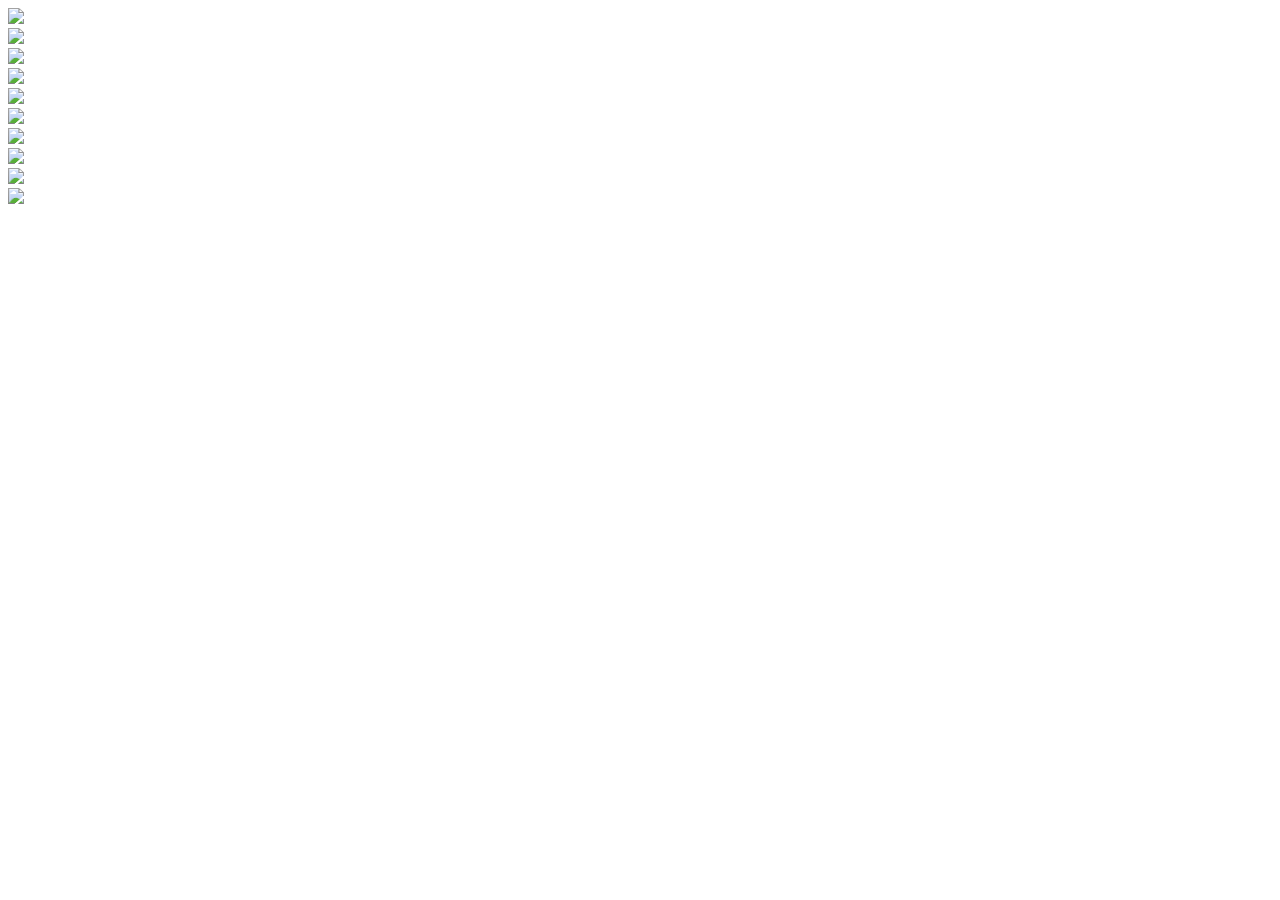
==== ex01/src/index.html @ 7b59365b "start" ====
<!DOCTYPE html>
<html lang="en">
<head>
    <meta charset="UTF-8">
    <meta http-equiv="X-UA-Compatible" content="IE=edge">
    <meta name="viewport" content="width=device-width, initial-scale=1.0">
    <link rel="stylesheet" href="/ex01/styles/index.css">
    <title>Gallery's page</title>
</head>
<body>
    <div class="grid">
        <div class="grid-item1">
        <a href="/ex01/images/img1.jpg">
        <img src="/ex01/images/img1.jpg"></a></div>

        <div class="grid-item2">
        <a href="/ex01/images/img2.jpg">
        <img src="/ex01/images/img2.jpg"></a></div>
        <div class="grid-item3">
        <a href="/ex01/images/img3.jpg">
        <img src="/ex01/images/img3.jpg"></a></div>



        <div class="grid-item4">
        <a href="/ex01/images/img4.jpg">
        <img src="/ex01/images/img4.jpg"></a></div>
        <div class="grid-item5">
        <a href="/ex01/images/img5.jpg">
        <img src="/ex01/images/img5.jpg"></a></div>



        <div class="grid-item6">
        <a href="/ex01/images/img6.jpg">
        <img src="/ex01/images/img6.jpg"></a></div>
        <div class="grid-item7">
        <a href="/ex01/images/img7.jpg">
        <img src="/ex01/images/img7.jpg"></a></div>
        <div class="grid-item8">
        <a href="/ex01/images/img8.jpg">
        <img src="/ex01/images/img8.jpg"></a></div>


        <div class="grid-item9">
        <a href="/ex01/images/img9.jpg">
        <img src="/ex01/images/img9.jpg"></a></div>
        <div class="grid-item10">
        <a href="/ex01/images/img10.jpg">
        <img src="/ex01/images/img10.jpg"></a></div>
    </div>
</body>
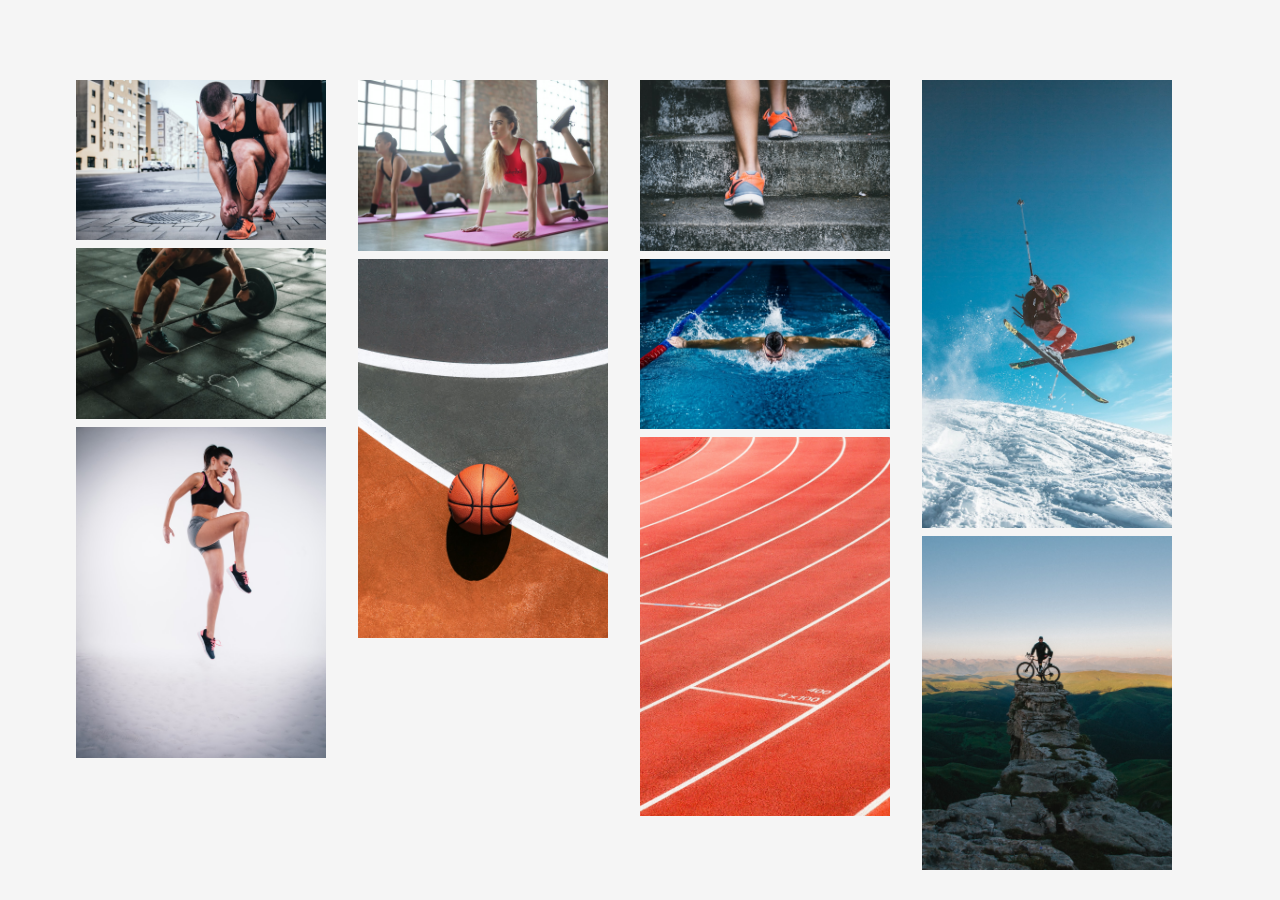
==== commit b1b1bd3a: "first version of weekend project" ====
--- a/ex01/src/index.html
+++ b/ex01/src/index.html
@@ -1,52 +1,83 @@
 <!DOCTYPE html>
-<html lang="en">
-<head>
-    <meta charset="UTF-8">
-    <meta http-equiv="X-UA-Compatible" content="IE=edge">
-    <meta name="viewport" content="width=device-width, initial-scale=1.0">
-    <link rel="stylesheet" href="/ex01/styles/index.css">
+<html>
+  <head>
     <title>Gallery's page</title>
-</head>
-<body>
-    <div class="grid">
-        <div class="grid-item1">
-        <a href="/ex01/images/img1.jpg">
-        <img src="/ex01/images/img1.jpg"></a></div>
-
-        <div class="grid-item2">
-        <a href="/ex01/images/img2.jpg">
-        <img src="/ex01/images/img2.jpg"></a></div>
-        <div class="grid-item3">
-        <a href="/ex01/images/img3.jpg">
-        <img src="/ex01/images/img3.jpg"></a></div>
-
-
-
-        <div class="grid-item4">
-        <a href="/ex01/images/img4.jpg">
-        <img src="/ex01/images/img4.jpg"></a></div>
-        <div class="grid-item5">
-        <a href="/ex01/images/img5.jpg">
-        <img src="/ex01/images/img5.jpg"></a></div>
-
-
-
-        <div class="grid-item6">
-        <a href="/ex01/images/img6.jpg">
-        <img src="/ex01/images/img6.jpg"></a></div>
-        <div class="grid-item7">
-        <a href="/ex01/images/img7.jpg">
-        <img src="/ex01/images/img7.jpg"></a></div>
-        <div class="grid-item8">
-        <a href="/ex01/images/img8.jpg">
-        <img src="/ex01/images/img8.jpg"></a></div>
-
-
-        <div class="grid-item9">
-        <a href="/ex01/images/img9.jpg">
-        <img src="/ex01/images/img9.jpg"></a></div>
-        <div class="grid-item10">
-        <a href="/ex01/images/img10.jpg">
-        <img src="/ex01/images/img10.jpg"></a></div>
+    <link rel="stylesheet" href="/ex01/styles/index.css" />
+  </head>
+  <body>
+    <div class="modal" id="modal" onclick="closeModal()">
+      <iframe id="frame" scrolling="yes"></iframe>
     </div>
-</body>+    <div class="row">
+      <div class="column">
+        <div class="item">
+          <img src="../images/img1.jpg" alt="Marathon" />
+          <div class="black">
+            <h1 class="title" id="01">Marathon</h1>
+          </div>
+        </div>
+        <div class="item">
+          <img src="../images/img5.jpg" alt="Weight Lifting" />
+          <div class="black">
+            <h1 class="title" id="05">Weight Lifting</h1>
+          </div>
+        </div>
+        <div class="item">
+          <img src="../images/img8.jpg" alt="Jogging" />
+          <div class="black">
+            <h1 class="title" id="08">Jogging</h1>
+          </div>
+        </div>
+      </div>
+      <div class="column">
+        <div class="item">
+          <img src="../images/img2.jpg" alt="Gymnastics" />
+          <div class="black">
+            <h1 class="title" id="02">Gymnastics</h1>
+          </div>
+        </div>
+        <div class="item">
+          <img src="../images/img6.jpg" alt="Basketball" />
+          <div class="black">
+            <h1 class="title" id="06">Basketball</h1>
+          </div>
+        </div>
+      </div>
+      <div class="column">
+        <div class="item">
+          <img src="../images/img3.jpg" alt="Climbing" />
+          <div class="black">
+            <h1 class="title" id="03">Climbing</h1>
+          </div>
+        </div>
+        <div class="item">
+          <img src="../images/img7.jpg" alt="Swimming" />
+          <div class="black">
+            <h1 class="title" id="07">Swimming</h1>
+          </div>
+        </div>
+        <div class="item">
+          <img src="../images/img9.jpg" alt="Running" />
+          <div class="black">
+            <h1 class="title" id="09">Running</h1>
+          </div>
+        </div>
+      </div>
+      <div class="column">
+        <div class="item">
+          <img src="../images/img4.jpg" alt="skiing" />
+          <div class="black">
+            <h1 class="title" id="04">Skiing</h1>
+          </div>
+        </div>
+        <div class="item">
+          <img src="../images/img10.jpg" alt="Cycling" />
+          <div class="black">
+            <h1 class="title" id="10">Cycling</h1>
+          </div>
+        </div>
+      </div>
+    </div>
+  </body>
+  <script src="/ex01/scripts/index.js"></script>
+</html>--- a/ex01/styles/index.css
+++ b/ex01/styles/index.css
@@ -0,0 +1,135 @@
+* {
+  box-sizing: border-box;
+  margin: 0;
+  padding: 0;
+}
+
+body {
+  font-weight: 350;
+  font-family: Verdana, Geneva, Tahoma, sans-serif;
+  background-color: whitesmoke;
+}
+
+
+.row {
+  margin-top: 5rem;
+  display: flex;
+  justify-content: center;
+}
+
+.column {
+  display: flex;
+  flex-direction: column;
+  width: 250px;
+  margin-right: 2rem;
+}
+
+.item {
+  width: 100%;
+  margin-bottom: 0.5rem;
+  position: relative;
+}
+
+img,
+#jogging,
+#cycling,
+#basketball,
+#skiing {
+  width: 100%;
+  height: 100%;
+  object-fit: cover;
+}
+
+#skiing {
+  object-position: 0 -450px;
+}
+#jogging {
+  object-position: 0 -50px;
+}
+#cycling {
+  object-position: 0 -100px;
+}
+#basketball {
+  object-position: 0 -450px;
+}
+
+.black {
+  display: none;
+  position: absolute;
+  background-color: black;
+  top: 0;
+  left: 0;
+  width: 100%;
+  height: 100%;
+  
+  z-index: 100;
+}
+.title {
+  color: white;
+  position: relative;
+  font-style: arial;
+  font-size: 25px;
+  top: calc(100% - 3rem);
+  text-align: center; 
+ 
+}
+.black:hover{
+  opacity: 0.5;
+}
+.title:hover{
+   cursor: pointer;
+}
+
+
+.modal {
+  display: none;
+  position: absolute;
+  z-index: 1;
+  padding-top: 100px;
+  left: 0;
+  top: 0;
+  width: 100%; /* Full width */
+  height: 100%; /* Full height */
+  overflow: auto; /* Enable scroll if needed */
+  background-color: rgb(12, 1, 1); /* Fallback color */
+  background-color: rgba(12, 1, 1, 0.9); /* Black w/ opacity */
+}
+
+iframe {
+  display: block;
+  margin: 10rem auto;
+  max-width: 800px;
+  width: 100%;
+  height: 100%;
+}
+.modal-img {
+  width: 100%;
+  height: 100%;
+}
+.modal-body h1 {
+  text-align: left;
+  color: rgb(27, 27, 27);
+  margin-left: 10px;
+  font-family: Verdana, Geneva, Tahoma, sans-serif;
+}
+.modal-body p {
+  text-align: justify;
+  margin: 10px;
+  color: rgb(10, 10, 10);
+  font-family: Verdana, Geneva, Tahoma, sans-serif;
+}
+
+#caption,
+iframe {
+  animation-name: show;
+  animation-duration: 0.6s;
+}
+
+@keyframes zoom {
+  from {
+    transform: scale(0);
+  }
+  to {
+    transform: scale(0.9);
+  }
+}